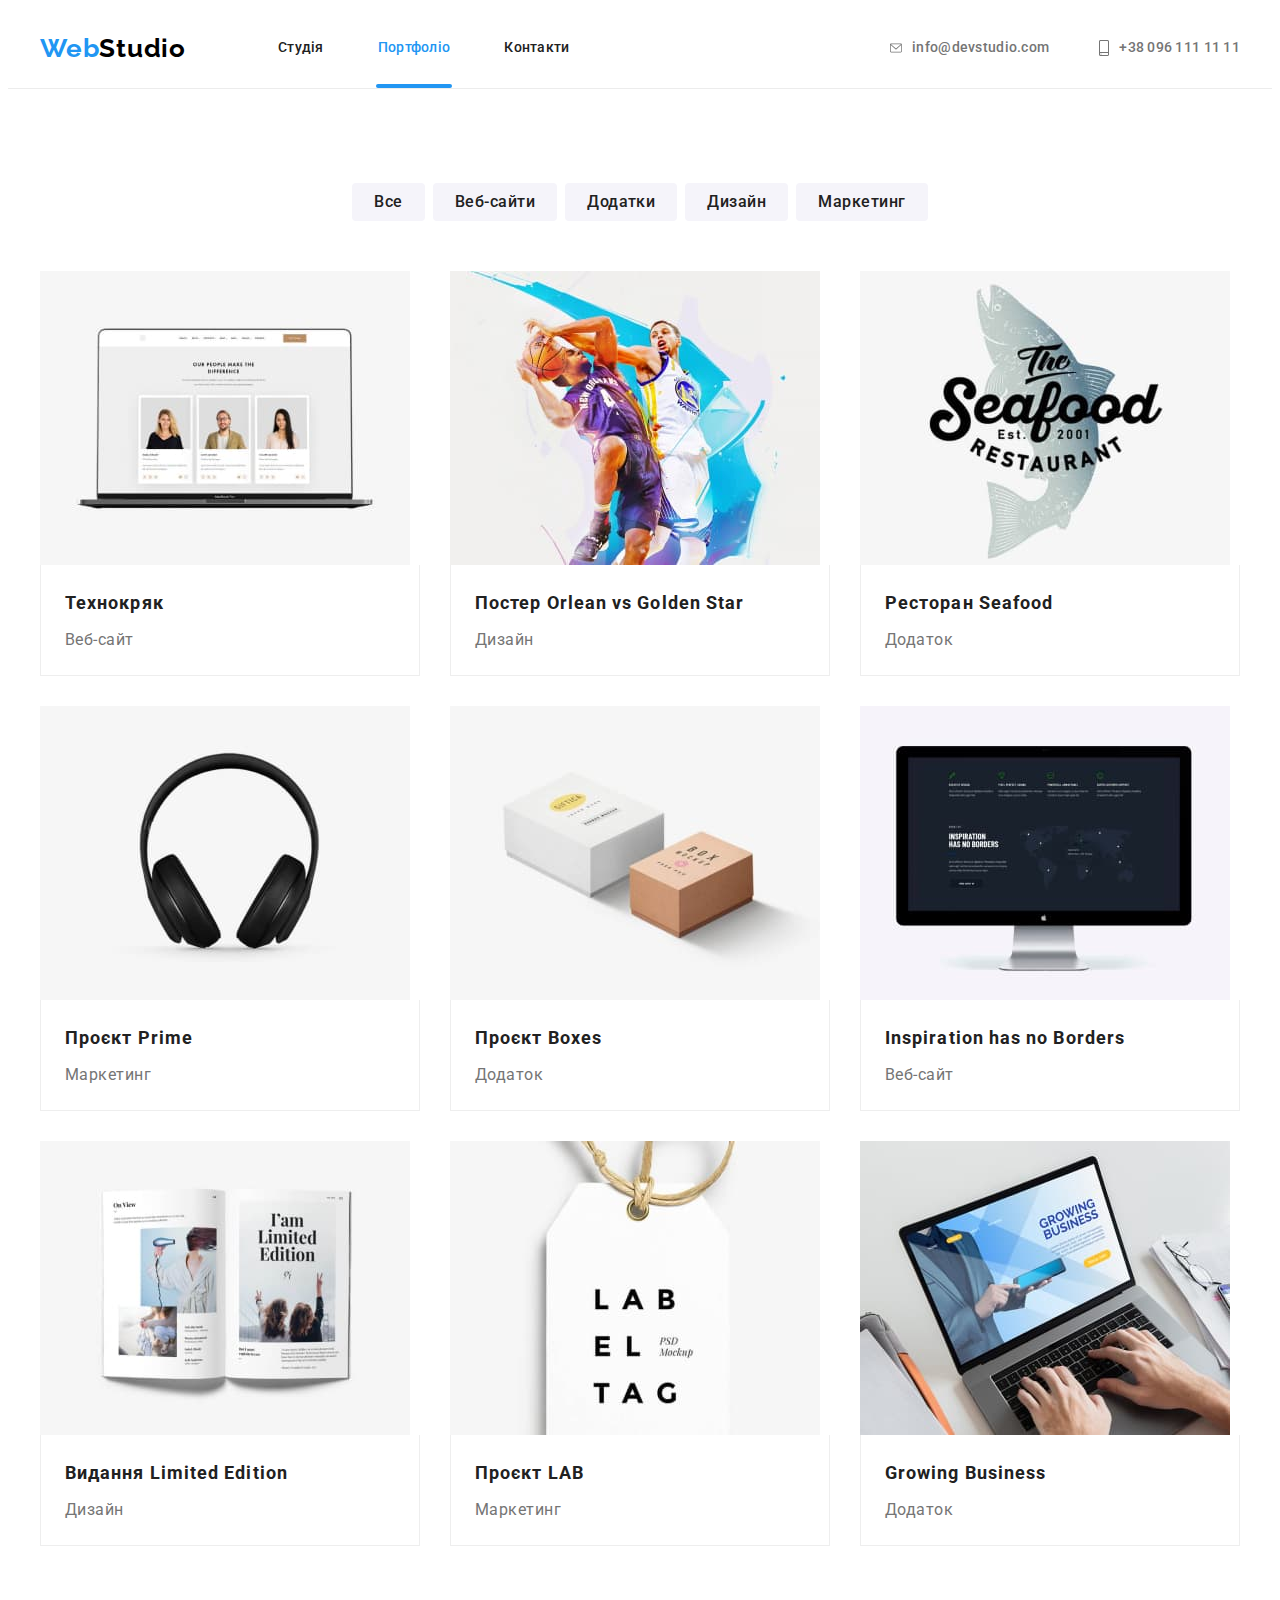
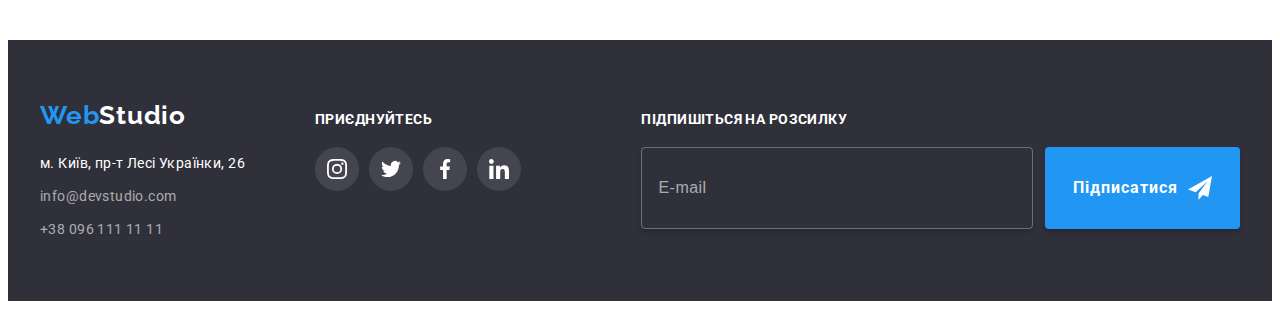
==== portfolio.html @ f061893d "1st" ====
<!DOCTYPE html>
<html lang="uk">

<head>
  <meta charset="UTF-8" />
  <meta http-equiv="X-UA-Compatible" content="IE=edge" />
  <meta name="viewport" content="width=device-width, initial-scale=1.0" />
  <title>Document</title>
  <link rel="preconnect" href="https://fonts.googleapis.com" />
  <link rel="preconnect" href="https://fonts.gstatic.com" crossorigin />
  <link href="https://fonts.googleapis.com/css2?family=Raleway:wght@700&family=Roboto:wght@400;500;700;900&display=swap"
    rel="stylesheet" />
  <link rel="stylesheet" href="https://cdnjs.cloudflare.com/ajax/libs/modern-normalize/1.1.0/modern-normalize.min.css"
    integrity="sha512-wpPYUAdjBVSE4KJnH1VR1HeZfpl1ub8YT/NKx4PuQ5NmX2tKuGu6U/JRp5y+Y8XG2tV+wKQpNHVUX03MfMFn9Q=="
    crossorigin="anonymous" referrerpolicy="no-referrer" />
  <link rel="stylesheet" href="./css/styles.css" />
</head>

<body class="body">
  <!-- хедер -->
  <header>
    <div class="container">
      <nav class="nav">
        <a href="./index.html" class="logo" lang="en"><span class="logo-part">Web</span>Studio</a>
        <ul class="site-nav list">
          <li class="nav-items-link"><a href="./index.html" class="link">Студія</a></li>
          <li class="nav-items-link">
            <a href="./portfolio.html" class="current-link link">Портфоліо</a>
          </li>
          <li class="nav-items-link"><a href="#anchor-contacts" class="link">Контакти</a></li>
        </ul>
      </nav>
      <ul class="contacts list">
        <li class="item">
          <a href="mailto:info@devstudio.com" class="link">
            <svg width="12" height="16" class="contact-icon">
              <use href="./img/symbol-defs.svg#icon-email"></use>
            </svg>
            info@devstudio.com</a>
        </li>
        <li class="item">
          <a href="tel:+380961111111" class="link"><svg width="10" height="16" class="contact-icon">
              <use href="./img/symbol-defs.svg#icon-call"></use>
            </svg>
            +38 096 111 11 11</a>
        </li>
      </ul>
    </div>
  </header>
  <!-- main -->
  <main>
    <!-- portfolio -->
    <section class="portfolio">
      <div class="container">
        <h1 class="portfolio-title hidden" lang="en">Portfolio</h1>
        <ul class="filter-list list">
          <li>
            <button type="button" class="portfolio-filter">Все</button>
          </li>
          <li>
            <button type="button" class="portfolio-filter">Веб-сайти</button>
          </li>
          <li>
            <button type="button" class="portfolio-filter">Додатки</button>
          </li>
          <li>
            <button type="button" class="portfolio-filter">Дизайн</button>
          </li>
          <li>
            <button type="button" class="portfolio-filter">Маркетинг</button>
          </li>
        </ul>
        <ul class="gallery-list list">
          <li class="gallery-item">
            <a href="" class="gallery-link link">
              <div class="gallery-top-wrap"><img src="./img/tech-crack.jpg" alt="Зображення веб-сторінки" width="370"
                  height="294" />
                <p class="gallery-more">Ресурс пропонує комплексні пропозиції з різним рівнем функціоналу та сервісів.
                  Все це дозволить відвідувачу отримати
                  вичерпні відомості про компанію чи приватну особу.</p>
              </div>
              <div class="gallery-info">
                <h2 class="gallery-title">Технокряк</h2>
                <p class="gallery-text">Веб-сайт</p>
              </div>
            </a>
          </li>
          <li class="gallery-item">
            <a href="" class="gallery-link link">
              <div class="gallery-top-wrap"><img src="./img/poster.jpg" alt="Дизайн постеру" width="370" height="294" />
                <p class="gallery-more">Lorem ipsum dolor sit amet consectetur, adipisicing elit. Reiciendis molestiae
                  deserunt quaerat distinctio quas nulla, ab impedit dolorum totam dolore, facilis culpa non iure, alias
                  quidem vel sunt eaque velit voluptas! Pariatur laudantium dignissimos enim obcaecati quasi quia facere
                  aliquid quibusdam id nesciunt? Veniam molestias voluptates ex dolorum! A dolore vero repellendus
                  aperiam adipisci cupiditate hic ipsam deleniti, cumque deserunt omnis aspernatur vitae dolorem!
                  Doloremque veniam voluptatem tenetur voluptatum, excepturi rem in alias atque ratione velit quibusdam
                  deleniti omnis ex eum sint odit ad, porro, amet eligendi cumque dicta quae quaerat tempora magnam. A,
                  voluptatibus culpa perferendis numquam sed possimus!</p>
              </div>
              <div class="gallery-info">
                <h2 class="gallery-title">
                  Постер <span lang="en">Orlean vs Golden Star</span>
                </h2>
                <p class="gallery-text">Дизайн</p>
                <!-- <p class="gallery-more"></p> -->
              </div>
            </a>
          </li>
          <li class="gallery-item">
            <a href="" class="gallery-link link">
              <div class="gallery-top-wrap">
                <img src="./img/seafood.jpg" alt="Логотип ресторану" width="370" height="294" />
                <p class="gallery-more">Lorem ipsum dolor sit amet consectetur adipisicing elit. Laudantium quod nemo
                  harum, accusamus voluptas impedit esse quam eum at velit, illo, tempora non libero. Sequi debitis quod
                  non nihil provident?</p>
              </div>
              <div class="gallery-info">
                <h2 class="gallery-title">
                  Ресторан <span lang="en">Seafood</span>
                </h2>
                <p class="gallery-text">Додаток</p>
                <!-- <p class="gallery-more"></p> -->
              </div>
            </a>
          </li>
          <li class="gallery-item">
            <a href="" class="gallery-link link">
              <div class="gallery-top-wrap">
                <img src="./img/headphone.jpg" alt="Зображення навушників" width="370" height="294" />
                <p class="gallery-more">Lorem ipsum dolor sit amet consectetur adipisicing elit. Ex, eligendi ducimus
                  eaque voluptatum perspiciatis fuga autem similique. Recusandae, doloribus sed?</p>
              </div>
              <div class="gallery-info">
                <h2 class="gallery-title">
                  Проєкт <span lang="en">Prime</span>
                </h2>
                <p class="gallery-text">Маркетинг</p>
                <!-- <p class="gallery-more"></p> -->
              </div>
            </a>
          </li>
          <li class="gallery-item">
            <a href="" class="gallery-link link">
              <div class="gallery-top-wrap">
                <img src="./img/boxes.jpg" alt="Зображення коробки" width="370" height="294" />
                <p class="gallery-more">Lorem ipsum dolor sit amet consectetur adipisicing elit. Ex, eligendi ducimus
                  eaque voluptatum perspiciatis fuga autem similique. Recusandae, doloribus sed?</p>
              </div>
              <div class="gallery-info">
                <h2 class="gallery-title">
                  Проєкт <span lang="en">Boxes</span>
                </h2>
                <p class="gallery-text">Додаток</p>
                <!-- <p class="gallery-more"></p> -->
              </div>
            </a>
          </li>
          <li class="gallery-item">
            <a href="" class="gallery-link link">
              <div class="gallery-top-wrap">
                <img src="./img/desktop.jpg" alt="Зображення веб-сторінки" width="370" height="294" />
                <p class="gallery-more">Lorem ipsum dolor sit amet consectetur adipisicing elit. Ex, eligendi ducimus
                  eaque voluptatum perspiciatis fuga autem similique. Recusandae, doloribus sed?</p>
              </div>
              <div class="gallery-info">
                <h2 lang="en" class="gallery-title">
                  Inspiration has no Borders
                </h2>
                <p class="gallery-text">Веб-сайт</p>
                <!-- <p class="gallery-more"></p> -->
              </div>
            </a>
          </li>
          <li class="gallery-item">
            <a href="" class="gallery-link link">
              <div class="gallery-top-wrap">
                <img src="./img/book.jpg" alt="Зображення книги" width="370" height="294" />
                <p class="gallery-more">Lorem ipsum dolor sit amet consectetur adipisicing elit. Ex, eligendi ducimus
                  eaque voluptatum perspiciatis fuga autem similique. Recusandae, doloribus sed?</p>
              </div>
              <div class="gallery-info">
                <h2 class="gallery-title">
                  Видання <span lang="en">Limited Edition</span>
                </h2>
                <p class="gallery-text">Дизайн</p>
                <!-- <p class="gallery-more"></p> -->
              </div>
            </a>
          </li>
          <li class="gallery-item">
            <a href="" class="gallery-link link">
              <div class="gallery-top-wrap">
                <img src="./img/label.jpg" alt="Зображення логотипу" width="370" height="294" />
                <p class="gallery-more">Lorem ipsum dolor sit amet consectetur adipisicing elit. Ex, eligendi ducimus
                  eaque voluptatum perspiciatis fuga autem similique. Recusandae, doloribus sed?</p>
              </div>
              <div class="gallery-info">
                <h2 class="gallery-title">
                  Проєкт
                  <span lang="en"> <abbr title="Lable">LAB</abbr></span>
                </h2>
                <p class="gallery-text">Маркетинг</p>
                <!-- <p class="gallery-more"></p> -->
              </div>
            </a>
          </li>
          <li class="gallery-item">
            <a href="" class="gallery-link link">
              <div class="gallery-top-wrap">
                <img src="./img/laptop.jpg" alt="Зображення веб-сторінки" width="370" height="294" />
                <p class="gallery-more">Lorem ipsum dolor sit amet consectetur adipisicing elit. Ex, eligendi ducimus
                  eaque voluptatum perspiciatis fuga autem similique. Recusandae, doloribus sed?</p>
              </div>
              <div class="gallery-info">
                <h2 lang="en" class="gallery-title">Growing Business</h2>
                <p class="gallery-text">Додаток</p>
                <!-- <p class="gallery-more"></p> -->
              </div>
            </a>
          </li>
        </ul>
      </div>
    </section>
  </main>
  <!-- футер -->
  <footer class="footer">
    <div class="container" id="anchor-contacts">
      <div class="addres-block">
        <a href="./index.html" class="logo" lang="en"><span class="logo-part">Web</span>Studio</a>
        <address class="addres">
          <ul class="addres-list list">
            <li class="addres-item">
              <a href="https://goo.gl/maps/fSpeTZAtu3XYHXna7" class="addres-ref link" target="_blank"
                rel="noopenerignoreferrer nofollow">
                м. Київ, пр-т Лесі Українки, 26</a>
            </li>
            <li class="addres-item">
              <a href="mailto:info@devstudio.com" class="contact-ref link">info@devstudio.com</a>
            </li>
            <li class="addres-item">
              <a href="tel:+380961111111" class="contact-ref link">+38 096 111 11 11</a>
            </li>
          </ul>
        </address>
      </div>
      <div class="follow">
        <h2 class="follow-subtitle">Приєднуйтесь</h2>
        <ul class="follow-list list">
          <li class="follow-item">
            <a href="" class="follow-link link">
              <svg class="follow-icon" width="20" height="20">
                <use href="./img/symbol-defs.svg#icon-instagram"></use>
              </svg>
            </a>
          </li>
          <li class="follow-item">
            <a href="" class="follow-link link">
              <svg class="follow-icon" width="20" height="20">
                <use href="./img/symbol-defs.svg#icon-twitter"></use>
              </svg></a>
          </li>
          <li class="follow-item">
            <a href="" class="follow-link link">
              <svg class="follow-icon" width="20" height="20">
                <use href="./img/symbol-defs.svg#icon-facebook"></use>
              </svg></a>
          </li>
          <li class="follow-item">
            <a href="" class="follow-link link">
              <svg class="follow-icon" width="20" height="20">
                <use href="./img/symbol-defs.svg#icon-linkedin"></use>
              </svg></a>
          </li>
        </ul>
      </div>
      <div class="subscribe">
        <h2 class="subscribe-title"><em>Підпишіться на розсилку</em></h2>
        <form class="subscribe-form">
          <input class="subscribe-input" name="subscribe-email" type="email" placeholder="E-mail">
          <button type="submit" class="subscribe-button">
            Підписатися<svg class="subscribe-icon" width="24" height="24">
              <use href="./img/symbol-defs.svg#icon-subscribe"></use>
            </svg>
          </button>
        </form>
      </div>
    </div>
  </footer>
</body>

</html>
---- css/styles.css ----
:root {
  --primary-bg-color: #ffffff;
  --second-bg-color: #f5f4fa;
  --primary-text-color: #757575;
  --primary-title-color: #212121;
  --address-text-color: rgba(255, 255, 255, 0.6);
  --active-link-color: #2196f3;
  --icon-color: #afb1b8;
}

p,
h1,
h2,
h3,
h4,
h5,
h6 {
  margin: 0;
}

ul {
  margin: 0;
  padding-left: 0;
}

button {
  cursor: pointer;
}

address {
  font-style: normal;
}

img {
  display: block;
}

textarea {
  resize: none;

}

body {
  font-family: "Roboto", sans-serif;
  background-color: var(--primary-bg-color);
  color: var(--primary-text-color);
}

.container {
  width: 1200px;
  padding: 0 15px;
  margin: 0 auto;
  /* outline: 2px solid red; */
}

.list {
  list-style: none;
}

.link,
.logo {
  text-decoration: none;
}

/* heder */

header {
  border-bottom: 1px solid #ececec;
}

header .container {
  display: flex;
  align-items: center;
}

/* logo */
.body .logo {
  font-family: "Raleway";
  font-weight: 700;
  font-size: 26px;
  line-height: 1.19;
  letter-spacing: 0.03em;
  color: #000000;
}

.body .logo-part {
  color: #2196f3;
}

/* nav */
.nav {
  display: flex;
  align-items: center;
}

.site-nav {
  display: flex;
  column-gap: 50px;
  margin-left: 90px;
}

.site-nav .link {
  display: block;
  padding: 32px 2px;
  /* padding-bottom: 32px; */
  display: flex;

  transition-property: color;
  transition-duration: 250ms;
  transition-timing-function: cubic-bezier(0.4, 0, 0.2, 1);
}

.link {
  font-weight: 500;
  font-size: 14px;
  line-height: 1.14;
  letter-spacing: 0.02em;
  color: var(--primary-title-color);
}

.body .link:hover,
.body .link:focus {
  color: var(--active-link-color);
}

.current-link {
  color: var(--active-link-color);
}

.nav-items-link {
  position: relative;
}

.current-link::after {
  content: "";
  width: 100%;
  height: 4px;

  border-radius: 2px;
  background-color: var(--active-link-color);

  position: absolute;
  left: 0;
  bottom: 0;
}

/* contacts */

.contacts {
  display: flex;
  margin-left: auto;
}

.contacts .item:not(:last-child) {
  margin-right: 50px;
}

/* .contacts .item + .item {
  margin-left: 50px;
} */

.contacts .link {
  display: block;
  padding-top: 32px;
  padding-bottom: 32px;
  color: var(--primary-text-color);

  transition-property: color;
  transition-duration: 250ms;
  transition-timing-function: cubic-bezier(0.4, 0, 0.2, 1);
}

.contacts .link {
  display: flex;
  align-items: center;
  gap: 10px;
}

.contact-icon {
  fill: currentColor;
}

.contacts .link:hover,
.contacts .link:hover {
  color: var(--active-link-color);
}

/* .contacts .link:hover .contact-icon,
.contacts .link:hover .contact-icon {
  fill: var(--active-link-color);
} */

/* hero */
.hero {
  padding: 200px 0;
  max-width: 1600px;
  margin: 0 auto;
  outline: 1px solid #000000;
  background-color: #c4c4c4;
  background-image: linear-gradient(to right,
      rgba(47, 48, 58, 0.4),
      rgba(47, 48, 58, 0.4)),
    url(../img/hero-bg.jpg);
  background-repeat: no-repeat;
  background-position: center;
  background-size: cover;
}

.hero-title {
  margin: 0 auto 30px;
  max-width: 696px;
  text-align: center;

  font-weight: 900;
  font-size: 44px;
  line-height: 1.36;
  letter-spacing: 0.06em;
  text-transform: uppercase;
  color: #ffffff;
}

.hero .button {
  display: block;
  margin: 0 auto;
  padding: 10px 32px;

  box-shadow: 0px 4px 4px rgba(0, 0, 0, 0.15);
  border: 0;
  border-radius: 4px;

  font-family: inherit;
  font-weight: 700;
  font-size: 16px;
  line-height: 1.88;
  letter-spacing: 0.06em;
  background-color: var(--active-link-color);
  color: #ffffff;

  transition-property: background-color;
  transition-duration: 250ms;
  transition-timing-function: cubic-bezier(0.4, 0, 0.2, 1);
}

.hero .button:hover,
.hero .button:focus {
  background-color: #188ce8;
}

/* наші переваги */

.skills {
  padding: 94px 0;
}

.skills .list {
  display: flex;
  gap: 30px;
}

.hidden {
  position: absolute;
  white-space: nowrap;
  width: 1px;
  height: 1px;
  overflow: hidden;
  border: 0;
  padding: 0;
  clip: rect(0 0 0 0);
  clip-path: inset(50%);
  margin: -1px;
}

.skills-subtitle {
  margin: 0 0 10px;
  font-size: 14px;
  line-height: 1.14;
  letter-spacing: 0.03em;
  text-transform: uppercase;
  color: var(--primary-title-color);
}

.skills-item {
  width: calc((100% - 90px) / 4);
}

.skills-item::before {
  content: "";
  display: block;
  height: 120px;
  background-size: 70px 70px;
  background-repeat: no-repeat;
  background-position: center;
  background-color: var(--second-bg-color);
  border-radius: 4px;
  margin-bottom: 30px;
}

/* .skills-item:hover::before {
  content: "";
  border-radius: 4px;
  box-shadow: 0px 4px 4px rgba(0, 0, 0, 0.25);
} */

.icon-antenna::before {
  background-image: url(../img/ico-antenna.svg);
}

.icon-clock::before {
  background-image: url(../img/ico-clock.svg);
}

.icon-diagram::before {
  background-image: url(../img/ico-diagram.svg);
}

.icon-astronaut::before {
  background-image: url(../img/ico-astronaut.svg);
}

.text {
  font-size: 14px;
  line-height: 1.71;
  letter-spacing: 0.03em;
}

/* activity */
.activity {
  padding: 0 0 94px;
}

.activity-title {
  text-align: center;
  margin: 0 0 50px;
  font-size: 36px;
  line-height: 1.67;
  letter-spacing: 0.03em;
  color: var(--primary-title-color);
}

.activity .list {
  display: flex;
  column-gap: 30px;
}

.acivity-items {
  position: relative;
}

.ativity-info {
  font-size: 14px;
  line-height: calc(16 / 14);
  letter-spacing: 0.03em;
  text-transform: uppercase;

  color: var(--primary-bg-color);

  width: 100%;
  height: 70px;
  background-color: rgba(47, 48, 50, 0.8);

  display: flex;
  justify-content: center;
  align-items: center;
  position: absolute;
  bottom: 0;
  left: 0;
}

/* teem */
.teem {
  padding: 94px 0;
  background-color: var(--second-bg-color);
  /* max-width: 1600px;
  margin: 0 auto; */
}

.teem-list {
  display: flex;
  gap: 30px;
}

.teem-info {
  padding: 30px 15px;
}

.teem .teem-item {
  max-width: calc((100% -60px) / 3);
  background-color: var(--primary-bg-color);
  box-shadow: 0px 1px 3px rgba(0, 0, 0, 0.12), 0px 1px 1px rgba(0, 0, 0, 0.14),
    0px 2px 1px rgba(0, 0, 0, 0.2);
  border-radius: 0px 0px 4px 4px;
}

.teem-title {
  text-align: center;
  margin: 0 0 50px;
  font-size: 36px;
  line-height: calc(42 / 36);
  letter-spacing: 0.03em;
  color: var(--primary-title-color);
}

.teem .teem-subtitle {
  text-align: center;
  margin: 0 0 10px;
  font-weight: 500;
  font-size: 16px;
  line-height: 1.19;
  letter-spacing: 0.03em;
  color: var(--primary-title-color);
}

.teem .profession {
  text-align: center;
  font-size: 16px;
  line-height: 1.19;
  letter-spacing: 0.03em;
  margin-bottom: 16px;
}

.teem-info .teem-soc {
  display: flex;
  justify-content: center;
  gap: 10px;
}

.teem-soc-link {
  width: 44px;
  height: 44px;
  border-radius: 50%;
  display: flex;
  justify-content: center;
  align-items: center;
  fill: var(--icon-color);

  transition-property: fill, background-color;
  transition-duration: 250ms;
  transition-timing-function: cubic-bezier(0.4, 0, 0.2, 1);
}

.teem-soc-link:hover,
.teem-soc-link:focus {
  background-color: var(--active-link-color);
  fill: var(--primary-bg-color);
}

/* .teem-soc-link:hover .teem-soc-icon,
.teem-soc-link:focus .teem-soc-icon {
  fill: var(--primary-bg-color);
} */

/* постійні клієнти */

.clients {
  padding: 94px 0;
}

.clients-title {
  text-align: center;
  margin: 0 0 50px;
  font-size: 36px;
  line-height: calc(42 / 36);
  letter-spacing: 0.03em;
  color: var(--primary-title-color);
}

.clients-list {
  display: flex;
  gap: 30px;
}

.clients-link {
  display: flex;
  width: 170px;
  height: 92px;
  border: 1px solid #afb1b8;
  border-radius: 4px;
  justify-content: center;
  align-items: center;

  transition-property: border;
  transition-duration: 250ms;
  transition-timing-function: cubic-bezier(0.4, 0, 0.2, 1);
}

.clients-icon {
  fill: #afb1b8;
  transition-duration: 250ms;
  transition-timing-function: cubic-bezier(0.4, 0, 0.2, 1);
}

.clients-link:hover,
.clients-link:focus {
  border: 1px solid #2196f3;
  /* border-radius: 4px; */
}

.clients-link:hover .clients-icon,
.clients-link:focus .clients-icon {
  fill: var(--active-link-color);
}

/* footer */
.footer {
  padding: 60px 0;
  background-color: #2f303a;
}

.footer .logo {
  display: inline-block;
  margin: 0 0 20px;
  color: #ffffff;
}

.addres .addres-ref {
  font-weight: 400;
  font-size: 14px;
  line-height: calc(24 / 14);
  letter-spacing: 0.03em;
  color: #ffffff;

  transition-property: color;
  transition-duration: 250ms;
  transition-timing-function: cubic-bezier(0.4, 0, 0.2, 1);
}

.addres-item+.addres-item {
  margin-top: 9px;
}

.addres .contact-ref {
  font-style: normal;
  font-weight: 400;
  font-size: 14px;
  line-height: calc(24 / 14);
  letter-spacing: 0.03em;
  color: var(--address-text-color);

  transition-property: color;
  transition-duration: 250ms;
  transition-timing-function: cubic-bezier(0.4, 0, 0.2, 1);
}

.footer .container {
  display: flex;
  /* gap: 70px; */
  align-items: baseline;
}

.addres-block {
  margin-right: 70px;
}

.follow-subtitle {
  display: inline-block;
  font-weight: 700;
  font-style: normal;
  font-size: 14px;
  line-height: calc(16 / 14);
  letter-spacing: 0.03em;
  text-transform: uppercase;
  color: #ffffff;
  margin-bottom: 20px;
}

.follow-list {
  display: flex;
  justify-content: center;
  gap: 10px;
}

.follow-link {
  width: 44px;
  height: 44px;
  border-radius: 50%;
  display: flex;
  justify-content: center;
  align-items: center;
  fill: var(--primary-bg-color);
  background-color: rgba(255, 255, 255, 0.1);

  transition-property: background-color;
  transition-duration: 250ms;
  transition-timing-function: cubic-bezier(0.4, 0, 0.2, 1);
}

.follow-link:hover,
.follow-link:focus {
  background-color: var(--active-link-color);
}

/* .follow {
  margin-right: 93px;
} */

.subscribe {
  /* outline: 2px solid red; */
  margin-left: auto;
}

.subscribe-title {
  font-size: 14px;
  line-height: calc(16 /14);
  letter-spacing: 0.03em;
  color: #FFFFFF;
  text-transform: uppercase;
  margin-bottom: 20px;
}

.subscribe-title em {
  font-style: normal;
}

.subscribe-form {
  display: flex;
}

.subscribe-input {
  background-color: transparent;
  padding: 15px 16px;
  border: 1px solid rgba(255, 255, 255, 0.3);
  box-shadow: 0px 4px 4px rgba(0, 0, 0, 0.15);
  border-radius: 4px;
  margin-right: 12px;

  font-size: 16px;
  line-height: calc(20 / 16);
  letter-spacing: 0.03em;
  color: rgba(255, 255, 255, 1);

  width: 358px;
  height: 50px;
  transition-property: background-color;
  transition-duration: 250ms;
  transition-timing-function: cubic-bezier(0.4, 0, 0.2, 1);
}

.subscribe-input::placeholder {
  font-size: 16px;
  line-height: calc(20 / 16);
  letter-spacing: 0.03em;
  color: rgba(255, 255, 255, 0.6);

}


.subscribe-input:checked,
.subscribe-input:focus {
  border-color: var(--active-link-color);
  outline: none;
}



.subscribe-button {
  display: flex;
  align-items: center;
  margin: 0 auto;
  padding: 10px 28px;

  box-shadow: 0px 4px 4px rgba(0, 0, 0, 0.15);
  border: 0;
  border-radius: 4px;

  font-family: inherit;
  font-weight: 700;
  font-size: 16px;
  line-height: 1.88;
  letter-spacing: 0.06em;
  background-color: var(--active-link-color);
  color: #ffffff;

  transition-property: background-color;
  transition-duration: 250ms;
  transition-timing-function: cubic-bezier(0.4, 0, 0.2, 1);
}

.subscribe-button:hover,
.subscribe-button:focus {
  background-color: #188ce8;
}

.subscribe-icon {
  fill: var(--primary-bg-color);
  margin-left: 10px;
}



/* ----PORTFOLIO---- */
.portfolio {
  padding: 94px 0;
}

.filter-list {
  display: flex;
  margin-bottom: 50px;
  gap: 8px;
  justify-content: center;
}

.portfolio-filter {
  padding: 6px 22px;
  border: 0;
  border-radius: 4px;
  font-family: inherit;
  font-weight: 500;
  font-size: 16px;
  line-height: 1.63;
  letter-spacing: 0.03em;
  background-color: var(--second-bg-color);
  color: var(--primary-title-color);

  transition-property: background-color, color, box-shadow;
  transition-duration: 250ms;
  transition-timing-function: cubic-bezier(0.4, 0, 0.2, 1);
}

.portfolio-filter:hover,
.portfolio-filter:focus {
  background-color: var(--active-link-color);
  color: #ffffff;
  box-shadow: 0px 3px 1px rgba(0, 0, 0, 0.1), 0px 1px 2px rgba(0, 0, 0, 0.08),
    0px 2px 2px rgba(0, 0, 0, 0.12);
}

.gallery-list {
  display: flex;
  flex-wrap: wrap;
  gap: 30px;
}

.gallery-link {
  display: block;

  transition-property: box-shadow;
  transition-duration: 250ms;
  transition-timing-function: cubic-bezier(0.4, 0, 0.2, 1);
}

.gallery-link:hover {
  box-shadow: 0px 1px 1px rgba(0, 0, 0, 0.12), 0px 4px 4px rgba(0, 0, 0, 0.06),
    1px 4px 6px rgba(0, 0, 0, 0.16);
}

.gallery-item {
  width: calc((100% - 60px) / 3);
}

.gallery-top-wrap {
  position: relative;
  overflow: hidden;
}

.gallery-more {
  font-family: "Roboto";
  font-style: normal;
  font-weight: 400;
  font-size: 18px;
  line-height: calc(28 / 18);
  letter-spacing: 0.03em;
  color: var(--primary-bg-color);

  width: 100%;
  height: 100%;
  padding: 63px 24px;
  background-color: rgba(33, 150, 243, 0.9);

  position: absolute;
  top: 0;
  left: 0;
  transform: translateY(100%);

  transition-property: transform;
  transition-duration: 250ms;
  transition-timing-function: cubic-bezier(0.4, 0, 0.2, 1);
  overflow: auto;
}

.gallery-link:hover .gallery-more {
  transform: translateY(0);
}

.gallery-info {
  padding: 20px 24px;
  border: 1px solid #eeeeee;
  border-top: transparent;
}

.gallery-title {
  margin-bottom: 4px;
  font-size: 18px;
  line-height: 2;
  letter-spacing: 0.06em;
  color: var(--primary-title-color);
}

.gallery-text {
  font-weight: 400;
  font-size: 16px;
  line-height: 1.88;
  letter-spacing: 0.03em;
  color: var(--primary-text-color);
}

/* .gallery-more {
} додатковий текст клітинокгалереї*/
.gallery-item abbr {
  text-decoration: none;
}

/* модалки */

.backdrop {
  position: fixed;
  top: 0%;
  left: 0;
  width: 100%;
  height: 100%;
  background-color: rgba(0, 0, 0, 0.2);
  transform: translateY(0);
  transition-property: opacity, transform;
  transition-duration: 250ms;
  transition-timing-function: cubic-bezier(0.4, 0, 0.2, 1);
}

.form {
  padding: 40px;
  width: 528px;
  min-height: 581px;
  background-color: var(--primary-bg-color);
  box-shadow: 0px 1px 3px rgba(0, 0, 0, 0.12), 0px 1px 1px rgba(0, 0, 0, 0.14),
    0px 2px 1px rgba(0, 0, 0, 0.2);
  border-radius: 4px;

  position: absolute;
  top: 50%;
  left: 50%;
  transform: translate(-50%, -50%);
}

.form-close {
  width: 30px;
  height: 30px;
  border: 1px solid rgba(0, 0, 0, 0.1);
  border-radius: 50%;
  background: transparent;

  position: absolute;
  top: 8px;
  right: 8px;
}

.close-icon {
  position: absolute;
  top: 50%;
  left: 50%;
  transform: translate(-50%, -50%);

  transition-property: fill;
  transition-duration: 250ms;
  transition-timing-function: cubic-bezier(0.4, 0, 0.2, 1);
}

.form-close:hover .close-icon,
.form-close:focus .close-icon {
  fill: var(--active-link-color);
}

.is-hidden {
  opacity: 0;
  pointer-events: none;
  transform: translateY(100%);
}

.modal-title {
  text-align: center;
  font-weight: 700;
  font-size: 20px;
  line-height: calc(23 / 20);
  letter-spacing: 0.03em;
  color: #212121;
  margin-bottom: 12px;
}

.input-field:not(:last-child) {
  margin-bottom: 10px;
}

.input-form {
  width: 100%;
  height: 40px;
  border: 1px solid rgba(33, 33, 33, 0.2);
  border-radius: 4px;
  padding: 12px 12px 12px 42px;

  font-weight: 400;
  font-size: 12px;
  line-height: calc(14 /12);
  letter-spacing: 0.01em;

  transition-property: border-color;
  transition-duration: 250ms;
  transition-timing-function: cubic-bezier(0.4, 0, 0.2, 1);
}

.input-form:focus {
  border-color: var(--active-link-color);
  outline: none;
}

.input-form:focus+.input-icon {
  fill: var(--active-link-color);
}


.input-form::placeholder {
  font-weight: 400;
  font-size: 12px;
  line-height: calc(14 / 12);
  letter-spacing: 0.01em;
  color: rgba(117, 117, 117, 0.5);
}

.input-title {
  font-size: 12px;
  line-height: calc(14 /12);
  letter-spacing: 0.01em;
  color: #757575;

  display: block;
  margin-bottom: 4px;
}


.modal-text {
  display: block;
  width: 100%;
  height: 120px;
  padding: 12px 16px;
  border: 1px solid rgba(33, 33, 33, 0.2);
  border-radius: 4px;
  transition-property: border-color;
  transition-duration: 250ms;
  transition-timing-function: cubic-bezier(0.4, 0, 0.2, 1);

  font-size: 12px;
  line-height: calc(14/ 12);
  letter-spacing: 0.01em;
  color: rgba(117, 117, 117, 1);
}

.modal-text:focus {
  border-color: var(--active-link-color);
  outline: none;
}

.modal-text::placeholder {
  font-weight: 400;
  font-size: 12px;
  line-height: calc(14 / 12);
  letter-spacing: 0.01em;
  color: rgba(117, 117, 117, 0.5);
}


.input-wrap {
  position: relative;
}

.input-icon {
  position: absolute;
  left: 7px;
  top: 50%;
  transform: translateY(-50%);

  transition-property: fill;
  transition-duration: 250ms;
  transition-timing-function: cubic-bezier(0.4, 0, 0.2, 1);
}

.input-box {
  margin-bottom: 20px;
}

.policy-block {
  padding-left: 14px;
  margin-bottom: 30px;
}

.input-policy {
  -webkit-appearance: none;
  -moz-appearance: none;
  appearance: none;
  position: absolute;
}


.policy-text {
  /* padding-left: 37px; */
  font-size: 14px;
  line-height: calc(24 /14);
  letter-spacing: 0.03em;

  display: flex;
  align-items: center;
}

/* .policy-text::before {
  content: '';
  width: 16px;
  height: 15px;
  border: 2px solid #212121;
  border-radius: 4px;
  margin-right: 8px;
}

.input-policy:checked+.policy-text::before {
  background-color: var(--active-link-color);
  border-color: var(--active-link-color);
} */

.policy-text span {
  width: 16px;
  height: 15px;
  border: 2px solid #212121;
  border-radius: 4px;
  margin-right: 8px;
  transition-property: background-color, border-color;
  transition-duration: 250ms;
  transition-timing-function: cubic-bezier(0.4, 0, 0.2, 1);

  display: flex;
  align-items: center;
}

.icon-check {
  fill: transparent;
  transition-property: fill;
  transition-duration: 250ms;
  transition-timing-function: cubic-bezier(0.4, 0, 0.2, 1);

}

.input-policy:checked+.policy-text span

/*,
.input-policy:focus+.policy-text span  */
  {
  background-color: var(--active-link-color);
  border-color: var(--active-link-color);
}

.input-policy:hover+.policy-text span,
.input-policy:focus+.policy-text span {
  border-color: var(--active-link-color);
}

.input-policy:checked+.policy-text .icon-check {
  fill: var(--primary-bg-color);
}

.policy-link {
  color: #2196F3;
  text-decoration: none;

  position: relative;
}

.policy-link::after {
  content: "";
  width: 100%;
  height: 1px;

  background-color: var(--active-link-color);

  position: absolute;
  left: 0;
  bottom: 23%;
}

.modal-button {
  display: block;
  margin: 0 auto;
  padding: 10px 52px;

  box-shadow: 0px 4px 4px rgba(0, 0, 0, 0.15);
  border: 0;
  border-radius: 4px;

  font-family: inherit;
  font-weight: 700;
  font-size: 16px;
  line-height: 1.88;
  letter-spacing: 0.06em;
  background-color: var(--active-link-color);
  color: #ffffff;

  transition-property: background-color;
  transition-duration: 250ms;
  transition-timing-function: cubic-bezier(0.4, 0, 0.2, 1);
}

.modal-button:hover,
.modal-button:focus {
  background-color: #188ce8;
}
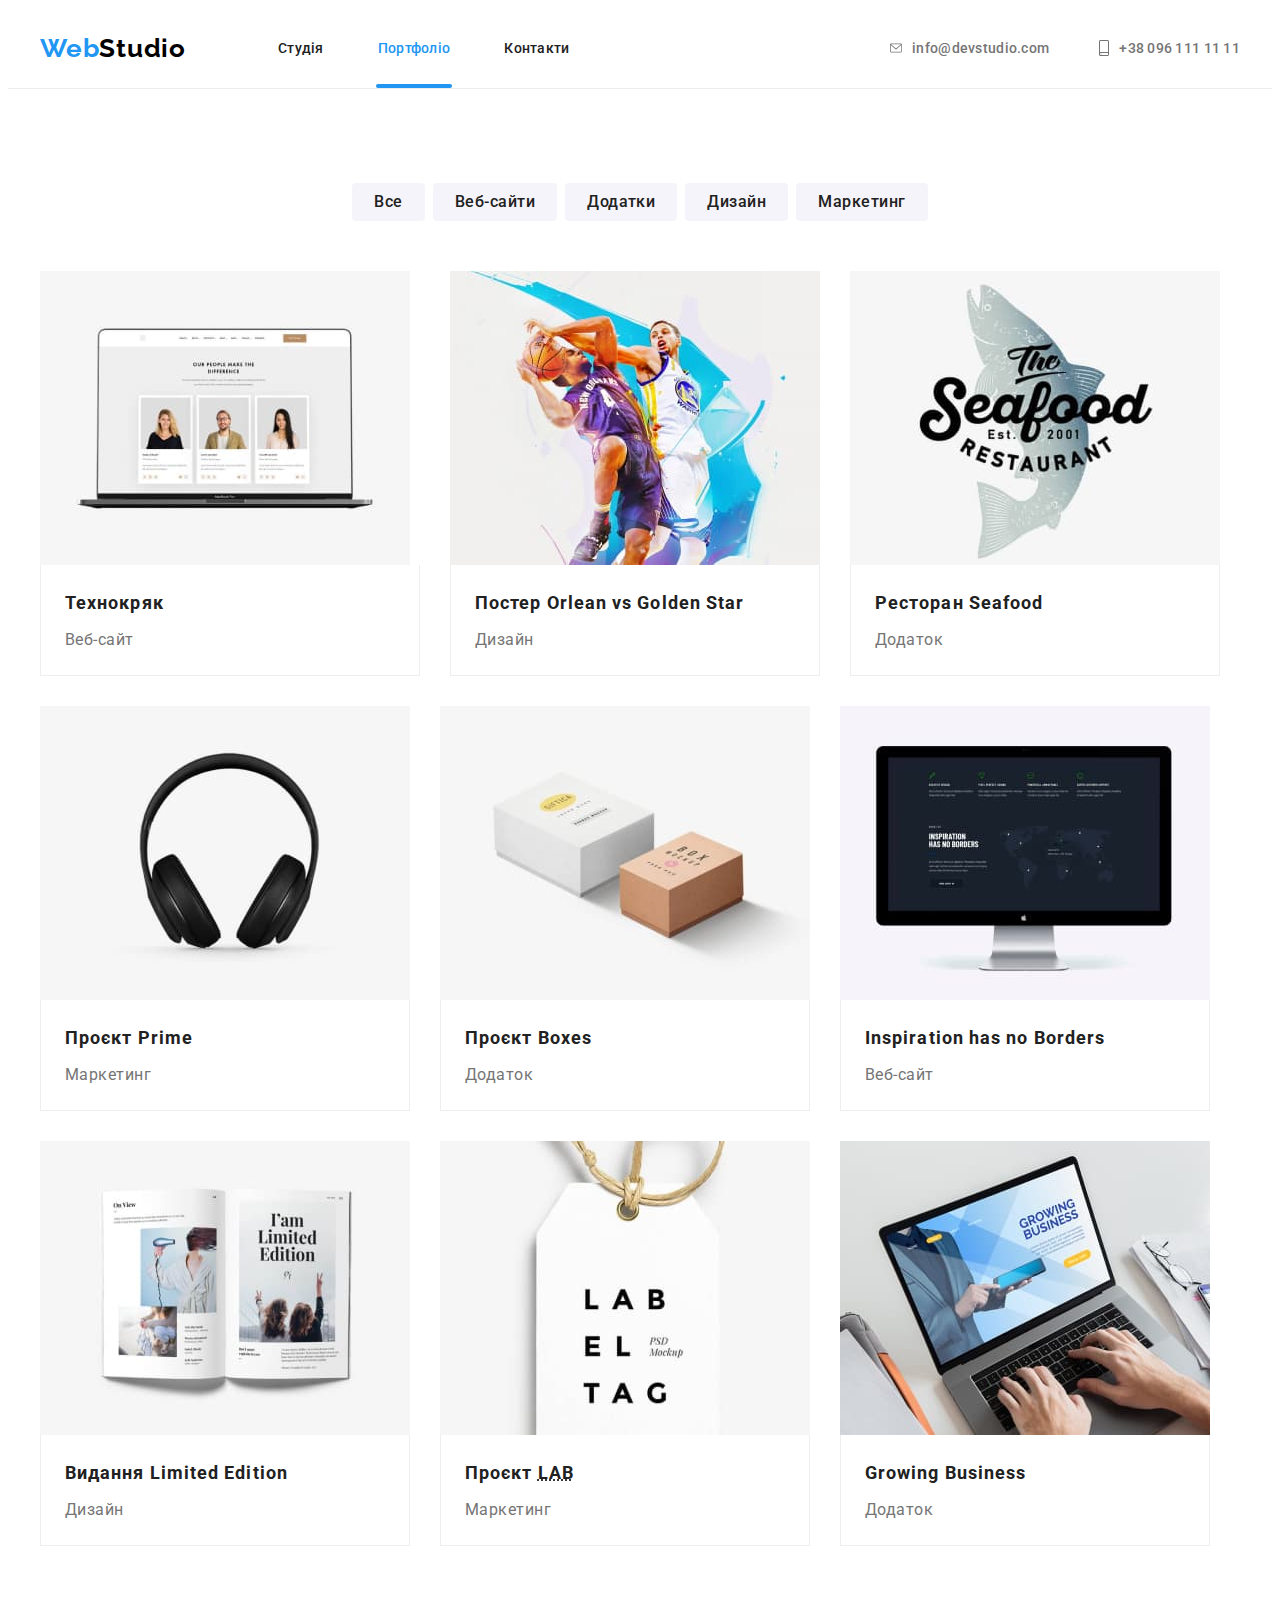
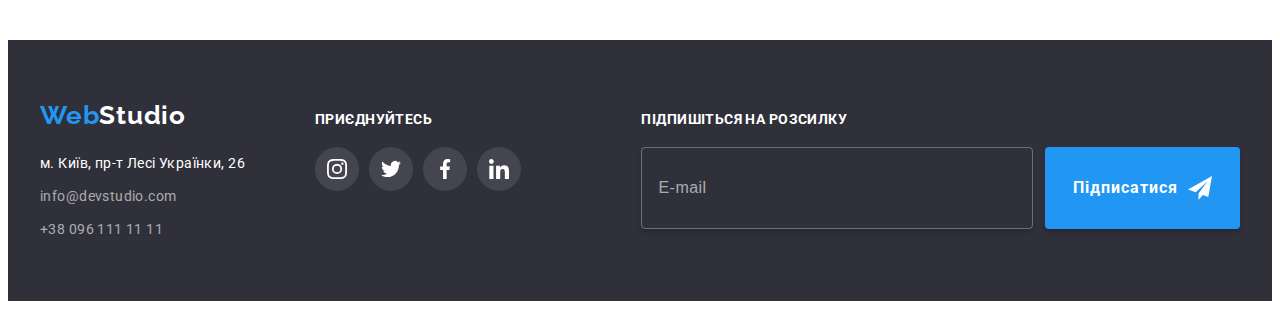
==== commit 2cccead2: "rework (sass + bem)" ====
--- a/portfolio.html
+++ b/portfolio.html
@@ -13,33 +13,33 @@
   <link rel="stylesheet" href="https://cdnjs.cloudflare.com/ajax/libs/modern-normalize/1.1.0/modern-normalize.min.css"
     integrity="sha512-wpPYUAdjBVSE4KJnH1VR1HeZfpl1ub8YT/NKx4PuQ5NmX2tKuGu6U/JRp5y+Y8XG2tV+wKQpNHVUX03MfMFn9Q=="
     crossorigin="anonymous" referrerpolicy="no-referrer" />
-  <link rel="stylesheet" href="./css/styles.css" />
+  <link rel="stylesheet" href="./css/main.min.css" />
 </head>
 
 <body class="body">
   <!-- хедер -->
-  <header>
-    <div class="container">
+  <header class="header">
+    <div class="container header__container">
       <nav class="nav">
-        <a href="./index.html" class="logo" lang="en"><span class="logo-part">Web</span>Studio</a>
-        <ul class="site-nav list">
-          <li class="nav-items-link"><a href="./index.html" class="link">Студія</a></li>
-          <li class="nav-items-link">
-            <a href="./portfolio.html" class="current-link link">Портфоліо</a>
-          </li>
-          <li class="nav-items-link"><a href="#anchor-contacts" class="link">Контакти</a></li>
+        <a href="./index.html" class="logo link" lang="en"><span class="logo-part">Web</span>Studio</a>
+        <ul class="nav__list list">
+          <li class="nav__items"><a href="./index.html" class=" nav__link header__link link">Студія</a></li>
+          <li class="nav__items"><a href="./portfolio.html"
+              class="nav__link nav__link--current header__link link">Портфоліо</a></li>
+          <li class="nav__items"><a href="#anchor-contacts" class="nav__link header__link link">Контакти</a></li>
         </ul>
       </nav>
-      <ul class="contacts list">
-        <li class="item">
-          <a href="mailto:info@devstudio.com" class="link">
-            <svg width="12" height="16" class="contact-icon">
+      <ul class="contacts__list list">
+        <li class="contacts__items">
+          <a href="mailto:info@devstudio.com" class="contacts__link header__link link">
+            <svg width="12" height="16" class="contacts__icon">
               <use href="./img/symbol-defs.svg#icon-email"></use>
             </svg>
             info@devstudio.com</a>
         </li>
-        <li class="item">
-          <a href="tel:+380961111111" class="link"><svg width="10" height="16" class="contact-icon">
+        <li class="contacts__items">
+          <a href="tel:+380961111111" class="contacts__link header__link link"><svg width="10" height="16"
+              class="contacts__icon">
               <use href="./img/symbol-defs.svg#icon-call"></use>
             </svg>
             +38 096 111 11 11</a>
@@ -52,43 +52,43 @@
     <!-- portfolio -->
     <section class="portfolio">
       <div class="container">
-        <h1 class="portfolio-title hidden" lang="en">Portfolio</h1>
-        <ul class="filter-list list">
-          <li>
-            <button type="button" class="portfolio-filter">Все</button>
-          </li>
-          <li>
-            <button type="button" class="portfolio-filter">Веб-сайти</button>
-          </li>
-          <li>
-            <button type="button" class="portfolio-filter">Додатки</button>
-          </li>
-          <li>
-            <button type="button" class="portfolio-filter">Дизайн</button>
-          </li>
-          <li>
-            <button type="button" class="portfolio-filter">Маркетинг</button>
+        <h1 class="portfolio__title hidden" lang="en">Portfolio</h1>
+        <ul class="filter list">
+          <li>
+            <button type="button" class="filter__btn">Все</button>
+          </li>
+          <li>
+            <button type="button" class="filter__btn">Веб-сайти</button>
+          </li>
+          <li>
+            <button type="button" class="filter__btn">Додатки</button>
+          </li>
+          <li>
+            <button type="button" class="filter__btn">Дизайн</button>
+          </li>
+          <li>
+            <button type="button" class="filter__btn">Маркетинг</button>
           </li>
         </ul>
         <ul class="gallery-list list">
-          <li class="gallery-item">
-            <a href="" class="gallery-link link">
-              <div class="gallery-top-wrap"><img src="./img/tech-crack.jpg" alt="Зображення веб-сторінки" width="370"
+          <li class="cards">
+            <a href="" class="cards__link link">
+              <div class="cards__top-wrap"><img src="./img/tech-crack.jpg" alt="Зображення веб-сторінки" width="370"
                   height="294" />
-                <p class="gallery-more">Ресурс пропонує комплексні пропозиції з різним рівнем функціоналу та сервісів.
+                <p class="cards__more">Ресурс пропонує комплексні пропозиції з різним рівнем функціоналу та сервісів.
                   Все це дозволить відвідувачу отримати
                   вичерпні відомості про компанію чи приватну особу.</p>
               </div>
-              <div class="gallery-info">
-                <h2 class="gallery-title">Технокряк</h2>
-                <p class="gallery-text">Веб-сайт</p>
-              </div>
-            </a>
-          </li>
-          <li class="gallery-item">
-            <a href="" class="gallery-link link">
-              <div class="gallery-top-wrap"><img src="./img/poster.jpg" alt="Дизайн постеру" width="370" height="294" />
-                <p class="gallery-more">Lorem ipsum dolor sit amet consectetur, adipisicing elit. Reiciendis molestiae
+              <div class="cards__info">
+                <h2 class="cards__title">Технокряк</h2>
+                <p class="cards__text">Веб-сайт</p>
+              </div>
+            </a>
+          </li>
+          <li class="card">
+            <a href="" class="cards__link link">
+              <div class="cards__top-wrap"><img src="./img/poster.jpg" alt="Дизайн постеру" width="370" height="294" />
+                <p class="cards__more">Lorem ipsum dolor sit amet consectetur, adipisicing elit. Reiciendis molestiae
                   deserunt quaerat distinctio quas nulla, ab impedit dolorum totam dolore, facilis culpa non iure, alias
                   quidem vel sunt eaque velit voluptas! Pariatur laudantium dignissimos enim obcaecati quasi quia facere
                   aliquid quibusdam id nesciunt? Veniam molestias voluptates ex dolorum! A dolore vero repellendus
@@ -97,124 +97,124 @@
                   deleniti omnis ex eum sint odit ad, porro, amet eligendi cumque dicta quae quaerat tempora magnam. A,
                   voluptatibus culpa perferendis numquam sed possimus!</p>
               </div>
-              <div class="gallery-info">
-                <h2 class="gallery-title">
+              <div class="cards__info">
+                <h2 class="cards__title">
                   Постер <span lang="en">Orlean vs Golden Star</span>
                 </h2>
-                <p class="gallery-text">Дизайн</p>
-                <!-- <p class="gallery-more"></p> -->
-              </div>
-            </a>
-          </li>
-          <li class="gallery-item">
-            <a href="" class="gallery-link link">
-              <div class="gallery-top-wrap">
+                <p class="cards__text">Дизайн</p>
+                <!-- <p class="cards__more"></p> -->
+              </div>
+            </a>
+          </li>
+          <li class="card">
+            <a href="" class="cards__link link">
+              <div class="cards__top-wrap">
                 <img src="./img/seafood.jpg" alt="Логотип ресторану" width="370" height="294" />
-                <p class="gallery-more">Lorem ipsum dolor sit amet consectetur adipisicing elit. Laudantium quod nemo
+                <p class="cards__more">Lorem ipsum dolor sit amet consectetur adipisicing elit. Laudantium quod nemo
                   harum, accusamus voluptas impedit esse quam eum at velit, illo, tempora non libero. Sequi debitis quod
                   non nihil provident?</p>
               </div>
-              <div class="gallery-info">
-                <h2 class="gallery-title">
+              <div class="cards__info">
+                <h2 class="cards__title">
                   Ресторан <span lang="en">Seafood</span>
                 </h2>
-                <p class="gallery-text">Додаток</p>
-                <!-- <p class="gallery-more"></p> -->
-              </div>
-            </a>
-          </li>
-          <li class="gallery-item">
-            <a href="" class="gallery-link link">
-              <div class="gallery-top-wrap">
+                <p class="cards__text">Додаток</p>
+                <!-- <p class="cards__more"></p> -->
+              </div>
+            </a>
+          </li>
+          <li class="card">
+            <a href="" class="cards__link link">
+              <div class="cards__top-wrap">
                 <img src="./img/headphone.jpg" alt="Зображення навушників" width="370" height="294" />
-                <p class="gallery-more">Lorem ipsum dolor sit amet consectetur adipisicing elit. Ex, eligendi ducimus
-                  eaque voluptatum perspiciatis fuga autem similique. Recusandae, doloribus sed?</p>
-              </div>
-              <div class="gallery-info">
-                <h2 class="gallery-title">
+                <p class="cards__more">Lorem ipsum dolor sit amet consectetur adipisicing elit. Ex, eligendi ducimus
+                  eaque voluptatum perspiciatis fuga autem similique. Recusandae, doloribus sed?</p>
+              </div>
+              <div class="cards__info">
+                <h2 class="cards__title">
                   Проєкт <span lang="en">Prime</span>
                 </h2>
-                <p class="gallery-text">Маркетинг</p>
-                <!-- <p class="gallery-more"></p> -->
-              </div>
-            </a>
-          </li>
-          <li class="gallery-item">
-            <a href="" class="gallery-link link">
-              <div class="gallery-top-wrap">
+                <p class="cards__text">Маркетинг</p>
+                <!-- <p class="cards__more"></p> -->
+              </div>
+            </a>
+          </li>
+          <li class="card">
+            <a href="" class="cards__link link">
+              <div class="cards__top-wrap">
                 <img src="./img/boxes.jpg" alt="Зображення коробки" width="370" height="294" />
-                <p class="gallery-more">Lorem ipsum dolor sit amet consectetur adipisicing elit. Ex, eligendi ducimus
-                  eaque voluptatum perspiciatis fuga autem similique. Recusandae, doloribus sed?</p>
-              </div>
-              <div class="gallery-info">
-                <h2 class="gallery-title">
+                <p class="cards__more">Lorem ipsum dolor sit amet consectetur adipisicing elit. Ex, eligendi ducimus
+                  eaque voluptatum perspiciatis fuga autem similique. Recusandae, doloribus sed?</p>
+              </div>
+              <div class="cards__info">
+                <h2 class="cards__title">
                   Проєкт <span lang="en">Boxes</span>
                 </h2>
-                <p class="gallery-text">Додаток</p>
-                <!-- <p class="gallery-more"></p> -->
-              </div>
-            </a>
-          </li>
-          <li class="gallery-item">
-            <a href="" class="gallery-link link">
-              <div class="gallery-top-wrap">
+                <p class="cards__text">Додаток</p>
+                <!-- <p class="cards__more"></p> -->
+              </div>
+            </a>
+          </li>
+          <li class="card">
+            <a href="" class="cards__link link">
+              <div class="cards__top-wrap">
                 <img src="./img/desktop.jpg" alt="Зображення веб-сторінки" width="370" height="294" />
-                <p class="gallery-more">Lorem ipsum dolor sit amet consectetur adipisicing elit. Ex, eligendi ducimus
-                  eaque voluptatum perspiciatis fuga autem similique. Recusandae, doloribus sed?</p>
-              </div>
-              <div class="gallery-info">
-                <h2 lang="en" class="gallery-title">
+                <p class="cards__more">Lorem ipsum dolor sit amet consectetur adipisicing elit. Ex, eligendi ducimus
+                  eaque voluptatum perspiciatis fuga autem similique. Recusandae, doloribus sed?</p>
+              </div>
+              <div class="cards__info">
+                <h2 lang="en" class="cards__title">
                   Inspiration has no Borders
                 </h2>
-                <p class="gallery-text">Веб-сайт</p>
-                <!-- <p class="gallery-more"></p> -->
-              </div>
-            </a>
-          </li>
-          <li class="gallery-item">
-            <a href="" class="gallery-link link">
-              <div class="gallery-top-wrap">
+                <p class="cards__text">Веб-сайт</p>
+                <!-- <p class="cards__more"></p> -->
+              </div>
+            </a>
+          </li>
+          <li class="card">
+            <a href="" class="cards__link link">
+              <div class="cards__top-wrap">
                 <img src="./img/book.jpg" alt="Зображення книги" width="370" height="294" />
-                <p class="gallery-more">Lorem ipsum dolor sit amet consectetur adipisicing elit. Ex, eligendi ducimus
-                  eaque voluptatum perspiciatis fuga autem similique. Recusandae, doloribus sed?</p>
-              </div>
-              <div class="gallery-info">
-                <h2 class="gallery-title">
+                <p class="cards__more">Lorem ipsum dolor sit amet consectetur adipisicing elit. Ex, eligendi ducimus
+                  eaque voluptatum perspiciatis fuga autem similique. Recusandae, doloribus sed?</p>
+              </div>
+              <div class="cards__info">
+                <h2 class="cards__title">
                   Видання <span lang="en">Limited Edition</span>
                 </h2>
-                <p class="gallery-text">Дизайн</p>
-                <!-- <p class="gallery-more"></p> -->
-              </div>
-            </a>
-          </li>
-          <li class="gallery-item">
-            <a href="" class="gallery-link link">
-              <div class="gallery-top-wrap">
+                <p class="cards__text">Дизайн</p>
+                <!-- <p class="cards__more"></p> -->
+              </div>
+            </a>
+          </li>
+          <li class="card">
+            <a href="" class="cards__link link">
+              <div class="cards__top-wrap">
                 <img src="./img/label.jpg" alt="Зображення логотипу" width="370" height="294" />
-                <p class="gallery-more">Lorem ipsum dolor sit amet consectetur adipisicing elit. Ex, eligendi ducimus
-                  eaque voluptatum perspiciatis fuga autem similique. Recusandae, doloribus sed?</p>
-              </div>
-              <div class="gallery-info">
-                <h2 class="gallery-title">
+                <p class="cards__more">Lorem ipsum dolor sit amet consectetur adipisicing elit. Ex, eligendi ducimus
+                  eaque voluptatum perspiciatis fuga autem similique. Recusandae, doloribus sed?</p>
+              </div>
+              <div class="cards__info">
+                <h2 class="cards__title">
                   Проєкт
                   <span lang="en"> <abbr title="Lable">LAB</abbr></span>
                 </h2>
-                <p class="gallery-text">Маркетинг</p>
-                <!-- <p class="gallery-more"></p> -->
-              </div>
-            </a>
-          </li>
-          <li class="gallery-item">
-            <a href="" class="gallery-link link">
-              <div class="gallery-top-wrap">
+                <p class="cards__text">Маркетинг</p>
+                <!-- <p class="cards__more"></p> -->
+              </div>
+            </a>
+          </li>
+          <li class="card">
+            <a href="" class="cards__link link">
+              <div class="cards__top-wrap">
                 <img src="./img/laptop.jpg" alt="Зображення веб-сторінки" width="370" height="294" />
-                <p class="gallery-more">Lorem ipsum dolor sit amet consectetur adipisicing elit. Ex, eligendi ducimus
-                  eaque voluptatum perspiciatis fuga autem similique. Recusandae, doloribus sed?</p>
-              </div>
-              <div class="gallery-info">
-                <h2 lang="en" class="gallery-title">Growing Business</h2>
-                <p class="gallery-text">Додаток</p>
-                <!-- <p class="gallery-more"></p> -->
+                <p class="cards__more">Lorem ipsum dolor sit amet consectetur adipisicing elit. Ex, eligendi ducimus
+                  eaque voluptatum perspiciatis fuga autem similique. Recusandae, doloribus sed?</p>
+              </div>
+              <div class="cards__info">
+                <h2 lang="en" class="cards__title">Growing Business</h2>
+                <p class="cards__text">Додаток</p>
+                <!-- <p class="cards__more"></p> -->
               </div>
             </a>
           </li>
@@ -224,60 +224,65 @@
   </main>
   <!-- футер -->
   <footer class="footer">
-    <div class="container" id="anchor-contacts">
-      <div class="addres-block">
-        <a href="./index.html" class="logo" lang="en"><span class="logo-part">Web</span>Studio</a>
+    <div class="footer__container container" id="anchor-contacts">
+      <div class="addres-wrap">
+        <a href="./index.html" class="footer__logo logo link" lang="en">
+          <span class="logo-part">Web</span>Studio
+        </a>
         <address class="addres">
-          <ul class="addres-list list">
-            <li class="addres-item">
-              <a href="https://goo.gl/maps/fSpeTZAtu3XYHXna7" class="addres-ref link" target="_blank"
+          <ul class="addres__list list">
+            <li class="addres__items">
+              <a href="https://goo.gl/maps/fSpeTZAtu3XYHXna7" class="addres_link addres__ref link" target="_blank"
                 rel="noopenerignoreferrer nofollow">
                 м. Київ, пр-т Лесі Українки, 26</a>
             </li>
-            <li class="addres-item">
-              <a href="mailto:info@devstudio.com" class="contact-ref link">info@devstudio.com</a>
+            <li class="addres__items">
+              <a href="mailto:info@devstudio.com" class="addres_link link">info@devstudio.com</a>
             </li>
-            <li class="addres-item">
-              <a href="tel:+380961111111" class="contact-ref link">+38 096 111 11 11</a>
+            <li class="addres__items">
+              <a href="tel:+380961111111" class="addres_link link">+38 096 111 11 11</a>
             </li>
           </ul>
         </address>
       </div>
       <div class="follow">
-        <h2 class="follow-subtitle">Приєднуйтесь</h2>
-        <ul class="follow-list list">
-          <li class="follow-item">
-            <a href="" class="follow-link link">
-              <svg class="follow-icon" width="20" height="20">
+        <em class="follow__subtitle">Приєднуйтесь</em>
+        <ul class="soc list">
+          <li class="soc__item">
+            <a href="" class="soc__link follow__soc__link link">
+              <svg class="soc__icon" width="20" height="20">
                 <use href="./img/symbol-defs.svg#icon-instagram"></use>
               </svg>
             </a>
           </li>
-          <li class="follow-item">
-            <a href="" class="follow-link link">
-              <svg class="follow-icon" width="20" height="20">
+          <li class="soc__item">
+            <a href="" class="soc__link follow__soc__link link">
+              <svg class="soc__icon" width="20" height="20">
                 <use href="./img/symbol-defs.svg#icon-twitter"></use>
-              </svg></a>
-          </li>
-          <li class="follow-item">
-            <a href="" class="follow-link link">
-              <svg class="follow-icon" width="20" height="20">
+              </svg>
+            </a>
+          </li>
+          <li class="soc__item">
+            <a href="" class="soc__link follow__soc__link link">
+              <svg class="soc__icon" width="20" height="20">
                 <use href="./img/symbol-defs.svg#icon-facebook"></use>
-              </svg></a>
-          </li>
-          <li class="follow-item">
-            <a href="" class="follow-link link">
-              <svg class="follow-icon" width="20" height="20">
+              </svg>
+            </a>
+          </li>
+          <li class="soc__item">
+            <a href="" class="soc__link follow__soc__link link">
+              <svg class="soc__icon" width="20" height="20">
                 <use href="./img/symbol-defs.svg#icon-linkedin"></use>
-              </svg></a>
+              </svg>
+            </a>
           </li>
         </ul>
       </div>
       <div class="subscribe">
-        <h2 class="subscribe-title"><em>Підпишіться на розсилку</em></h2>
-        <form class="subscribe-form">
-          <input class="subscribe-input" name="subscribe-email" type="email" placeholder="E-mail">
-          <button type="submit" class="subscribe-button">
+        <h2 class="subscribe__title"><em>Підпишіться на розсилку</em></h2>
+        <form class="subscribe__form">
+          <input class="subscribe__input" name="subscribe-email" type="email" placeholder="E-mail">
+          <button type="submit" class="subscribe__button button">
             Підписатися<svg class="subscribe-icon" width="24" height="24">
               <use href="./img/symbol-defs.svg#icon-subscribe"></use>
             </svg>
--- a/css/main.min.css
+++ b/css/main.min.css
@@ -0,0 +1 @@
+:root{--primary-bg-color: #ffffff;--second-bg-color: #f5f4fa;--primary-text-color: #757575;--primary-title-color: #212121;--address-text-color: rgba(255, 255, 255, 0.6);--active-link-color: #2196f3;--icon-color: #afb1b8;--btn-bg-color: #2196f3;--btn-hover-color: #188ce8}p,h1,h2,h3,h4,h5,h6{margin:0}ul{margin:0;padding-left:0}button{cursor:pointer}address{font-style:normal}img{display:block}body{font-family:"Roboto",sans-serif;background-color:var(--primary-bg-color);color:var(--primary-text-color)}textarea{resize:none}.list{list-style:none}.link{text-decoration:none}.hidden{position:absolute;white-space:nowrap;width:1px;height:1px;overflow:hidden;border:0;padding:0;clip:rect(0 0 0 0);-webkit-clip-path:inset(50%);clip-path:inset(50%);margin:-1px}.container{width:1200px;padding:0 15px;margin:0 auto}.icon-check,.policy-text span,.input-icon,.modal-text,.input-form,.form__close-icon,.backdrop,.cards__more,.cards__link,.filter__btn,.subscribe__input,.addres_link,.logo-gallery__icon,.logo-gallery__link,.header__link,.soc__link,.button{transition-duration:250ms;transition-timing-function:cubic-bezier(0.4, 0, 0.2, 1)}.title{margin:0 0 50px;text-align:center;font-weight:700;font-size:36px;line-height:1.1666666667;letter-spacing:.03em;color:var(--primary-title-color)}.button{margin:0 auto;box-shadow:0px 4px 4px rgba(0,0,0,.15);border:0;border-radius:4px;font-family:inherit;font-weight:700;font-size:16px;line-height:1.875;letter-spacing:.06em;background-color:var(--btn-bg-color);color:#fff;transition-property:background-color}.button:hover,.button:focus{background-color:var(--btn-hover-color)}.soc{display:flex;justify-content:center;gap:10px}.soc__link{width:44px;height:44px;border-radius:50%;display:flex;justify-content:center;align-items:center;fill:var(--icon-color);transition-property:fill,background-color}.soc__link:hover,.soc__link:focus{background-color:var(--active-link-color);fill:var(--primary-bg-color)}.header{border-bottom:1px solid #ececec}.header__container{display:flex;align-items:center}.logo{font-family:"Raleway";font-weight:700;font-size:26px;line-height:1.1923076923;letter-spacing:.03em;color:#000}.logo-part{color:#2196f3}.nav{display:flex;align-items:center}.nav__list{display:flex;-moz-column-gap:50px;column-gap:50px;margin-left:90px}.nav__items{position:relative}.nav__link{padding:32px 2px;display:flex;color:var(--primary-title-color)}.nav__link--current{color:var(--active-link-color)}.nav__link--current::after{content:"";width:100%;height:4px;border-radius:2px;background-color:var(--active-link-color);position:absolute;left:0;bottom:0}.header__link{font-weight:500;font-size:14px;line-height:1.1428571429;letter-spacing:.02em;transition-property:color}.header__link:hover,.header__link:hover{color:var(--active-link-color)}.contacts__list{display:flex;margin-left:auto}.contacts__items:not(:last-child){margin-right:50px}.contacts__link{display:flex;align-items:center;gap:10px;padding-top:32px;padding-bottom:32px;color:var(--primary-text-color)}.contacts__icon{fill:currentColor}.hero{padding:200px 0;max-width:1600px;margin:0 auto;outline:1px solid #000;background-color:#c4c4c4;background-image:linear-gradient(to right, rgba(47, 48, 58, 0.4), rgba(47, 48, 58, 0.4)),url(../img/hero-bg.jpg);background-repeat:no-repeat;background-position:center;background-size:cover}.hero__title{margin:0 auto 30px;max-width:696px;text-align:center;font-weight:900;font-size:44px;line-height:1.3636363636;letter-spacing:.06em;text-transform:uppercase;color:#fff}.hero__button{display:block;padding:10px 32px}.benefits{padding:94px 0}.benefits_list{display:flex;gap:30px}.benefits_subtitle{margin:0 0 10px;font-size:14px;line-height:1.1428571429;letter-spacing:.03em;text-transform:uppercase;color:var(--primary-title-color)}.benefits_items{width:calc((100% - 90px)/4)}.benefits_items::before{content:"";display:block;height:120px;background-size:70px 70px;background-repeat:no-repeat;background-position:center;background-color:var(--second-bg-color);border-radius:4px;margin-bottom:30px}.icon-antenna::before{background-image:url(../img/ico-antenna.svg)}.icon-clock::before{background-image:url(../img/ico-clock.svg)}.icon-diagram::before{background-image:url(../img/ico-diagram.svg)}.icon-astronaut::before{background-image:url(../img/ico-astronaut.svg)}.text{font-size:14px;line-height:1.7142857143;letter-spacing:.03em}.activity{padding:0 0 94px}.activity_list{display:flex;-moz-column-gap:30px;column-gap:30px}.activity_items{position:relative}.activity_subtitle{font-size:14px;line-height:1.1428571429;letter-spacing:.03em;text-transform:uppercase;color:var(--primary-bg-color);width:100%;height:70px;background-color:rgba(47,48,50,.8);display:flex;justify-content:center;align-items:center;position:absolute;bottom:0;left:0}.teem{padding:94px 0;background-color:var(--second-bg-color)}.teem__list{display:flex;gap:30px}.teem__items{max-width:calc((100% - 60px)/3);background-color:var(--primary-bg-color);box-shadow:0px 1px 3px rgba(0,0,0,.12),0px 1px 1px rgba(0,0,0,.14),0px 2px 1px rgba(0,0,0,.2);border-radius:0px 0px 4px 4px}.teem__info{padding:30px 15px}.teem__subtitle{text-align:center;margin:0 0 10px;font-weight:500;font-size:16px;line-height:1.1875;letter-spacing:.03em;color:var(--primary-title-color)}.teem__about{text-align:center;font-size:16px;line-height:1.1875;letter-spacing:.03em;margin-bottom:16px}.clients{padding:94px 0}.logo-gallery{display:flex;gap:30px}.logo-gallery__link{display:flex;width:170px;height:92px;border:1px solid #afb1b8;border-radius:4px;justify-content:center;align-items:center;transition-property:border}.logo-gallery__icon{fill:#afb1b8}.logo-gallery__items :hover,.logo-gallery__items :focus{border-color:#2196f3}.logo-gallery__link:hover .logo-gallery__icon,.logo-gallery__link:focus .logo-gallery__icon{fill:var(--active-link-color)}.footer{padding:60px 0;background-color:#2f303a}.footer__logo{display:inline-block;margin:0 0 20px;color:#fff}.footer__container{display:flex;align-items:baseline}.addres_link{font-weight:400;font-size:14px;line-height:1.7142857143;letter-spacing:.03em;color:var(--address-text-color);transition-property:color}.addres_link:hover,.addres_link:focus{color:var(--active-link-color)}.addres__ref{color:#fff}.addres__items+.addres__items{margin-top:9px}.addres-wrap{margin-right:70px}.follow__subtitle{display:inline-block;font-weight:700;font-style:normal;font-size:14px;line-height:1.1428571429;letter-spacing:.03em;text-transform:uppercase;color:#fff;margin-bottom:20px}.follow__soc__link{fill:var(--primary-bg-color);background-color:rgba(255,255,255,.1)}.subscribe{margin-left:auto}.subscribe__title{font-size:14px;line-height:1.1428571429;letter-spacing:.03em;color:#fff;text-transform:uppercase;margin-bottom:20px}.subscribe__title em{font-style:normal}.subscribe__form{display:flex}.subscribe__button{display:flex;align-items:center;padding:10px 28px}.subscribe__input{background-color:rgba(0,0,0,0);padding:15px 16px;border:1px solid rgba(255,255,255,.3);box-shadow:0px 4px 4px rgba(0,0,0,.15);border-radius:4px;margin-right:12px;font-size:16px;line-height:1.25;letter-spacing:.03em;color:#fff;width:358px;height:50px;transition-property:background-color}.subscribe__input::-moz-placeholder{font-size:16px;line-height:1.25;letter-spacing:.03em;color:rgba(255,255,255,.6)}.subscribe__input:-ms-input-placeholder{font-size:16px;line-height:1.25;letter-spacing:.03em;color:rgba(255,255,255,.6)}.subscribe__input::placeholder{font-size:16px;line-height:1.25;letter-spacing:.03em;color:rgba(255,255,255,.6)}.subscribe__input:checked,.subscribe__input:focus{border-color:var(--active-link-color);outline:none}.subscribe-icon{fill:#fff;margin-left:10px}.portfolio{padding:94px 0}.filter{display:flex;margin-bottom:50px;gap:8px;justify-content:center}.filter__btn{padding:6px 22px;border:0;border-radius:4px;font-family:inherit;font-weight:500;font-size:16px;line-height:1.625;letter-spacing:.03em;background-color:var(--second-bg-color);color:var(--primary-title-color);transition-property:background-color,color,box-shadow}.filter__btn:hover,.filter__btn:focus{background-color:var(--active-link-color);color:#fff;box-shadow:0px 3px 1px rgba(0,0,0,.1),0px 1px 2px rgba(0,0,0,.08),0px 2px 2px rgba(0,0,0,.12)}.gallery-list{display:flex;flex-wrap:wrap;gap:30px}.cards{width:calc((100% - 60px)/3)}.cards__link{display:block;transition-property:box-shadow}.cards__link:hover{box-shadow:0px 1px 1px rgba(0,0,0,.12),0px 4px 4px rgba(0,0,0,.06),1px 4px 6px rgba(0,0,0,.16)}.cards__top-wrap{position:relative;overflow:hidden}.cards__more{font-family:"Roboto";font-style:normal;font-weight:400;font-size:18px;line-height:1.5555555556;letter-spacing:.03em;color:var(--primary-bg-color);width:100%;height:100%;padding:63px 24px;background-color:rgba(33,150,243,.9);position:absolute;top:0;left:0;transform:translateY(100%);transition-property:transform;overflow:auto}.cards__link:hover .cards__more{transform:translateY(0)}.cards__info{padding:20px 24px;border:1px solid #eee;border-top:rgba(0,0,0,0)}.cards__title{margin-bottom:4px;font-size:18px;line-height:2;letter-spacing:.06em;color:var(--primary-title-color)}.cards__text{font-weight:400;font-size:16px;line-height:1.875;letter-spacing:.03em;color:var(--primary-text-color)}.cards abbr{text-decoration:none}.backdrop{position:fixed;top:0%;left:0;width:100%;height:100%;background-color:rgba(0,0,0,.2);transform:translateY(0);transition-property:opacity,transform}.form{padding:40px;width:528px;min-height:581px;background-color:var(--primary-bg-color);box-shadow:0px 1px 3px rgba(0,0,0,.12),0px 1px 1px rgba(0,0,0,.14),0px 2px 1px rgba(0,0,0,.2);border-radius:4px;position:absolute;top:50%;left:50%;transform:translate(-50%, -50%)}.form__close{width:30px;height:30px;border:1px solid rgba(0,0,0,.1);border-radius:50%;background:rgba(0,0,0,0);position:absolute;top:8px;right:8px}.form__close-icon{position:absolute;top:50%;left:50%;transform:translate(-50%, -50%);transition-property:fill}.form__close:hover .form__close-icon,.form__close:focus .form__close-icon{fill:var(--active-link-color)}.is-hidden{opacity:0;pointer-events:none;transform:translateY(100%)}.modal__title{text-align:center;font-weight:700;font-size:20px;line-height:1.15;letter-spacing:.03em;color:#212121;margin-bottom:12px}.input-field:not(:last-child){margin-bottom:10px}.input-form{width:100%;height:40px;border:1px solid rgba(33,33,33,.2);border-radius:4px;padding:12px 12px 12px 42px;font-weight:400;font-size:12px;line-height:1.1666666667;letter-spacing:.01em;transition-property:border-color}.input-form:focus{border-color:var(--active-link-color);outline:none}.input-form:focus+.input-icon{fill:var(--active-link-color)}.input-form::-moz-placeholder{font-weight:400;font-size:12px;line-height:1.1666666667;letter-spacing:.01em;color:rgba(117,117,117,.5)}.input-form:-ms-input-placeholder{font-weight:400;font-size:12px;line-height:1.1666666667;letter-spacing:.01em;color:rgba(117,117,117,.5)}.input-form::placeholder{font-weight:400;font-size:12px;line-height:1.1666666667;letter-spacing:.01em;color:rgba(117,117,117,.5)}.input-title{font-size:12px;line-height:1.1666666667;letter-spacing:.01em;color:#757575;display:block;margin-bottom:4px}.modal-text{display:block;width:100%;height:120px;padding:12px 16px;border:1px solid rgba(33,33,33,.2);border-radius:4px;transition-property:border-color;font-size:12px;line-height:1.1666666667;letter-spacing:.01em;color:#757575}.modal-text:focus{border-color:var(--active-link-color);outline:none}.modal-text::-moz-placeholder{font-weight:400;font-size:12px;line-height:1.1666666667;letter-spacing:.01em;color:rgba(117,117,117,.5)}.modal-text:-ms-input-placeholder{font-weight:400;font-size:12px;line-height:1.1666666667;letter-spacing:.01em;color:rgba(117,117,117,.5)}.modal-text::placeholder{font-weight:400;font-size:12px;line-height:1.1666666667;letter-spacing:.01em;color:rgba(117,117,117,.5)}.input-wrap{position:relative}.input-icon{position:absolute;left:7px;top:50%;transform:translateY(-50%);transition-property:fill}.input-box{margin-bottom:20px}.policy-block{padding-left:14px;margin-bottom:30px}.policy-text{font-size:14px;line-height:1.7142857143;letter-spacing:.03em;display:flex;align-items:center}.policy-text span{width:16px;height:15px;border:2px solid #212121;border-radius:4px;margin-right:8px;transition-property:background-color,border-color;display:flex;align-items:center}.icon-check{fill:rgba(0,0,0,0);transition-property:fill}.input-policy{-webkit-appearance:none;-moz-appearance:none;appearance:none;position:absolute}.input-policy:checked+.policy-text span{background-color:var(--active-link-color);border-color:var(--active-link-color)}.input-policy:hover+.policy-text span,.input-policy:focus+.policy-text span{border-color:var(--active-link-color)}.input-policy:checked+.policy-text .icon-check{fill:var(--primary-bg-color)}.policy-link{color:#2196f3;text-decoration:none;position:relative}.policy-link::after{content:"";width:100%;height:1px;background-color:var(--active-link-color);position:absolute;left:0;bottom:23%}.modal__button{display:block;padding:10px 52px}/*# sourceMappingURL=main.min.css.map */